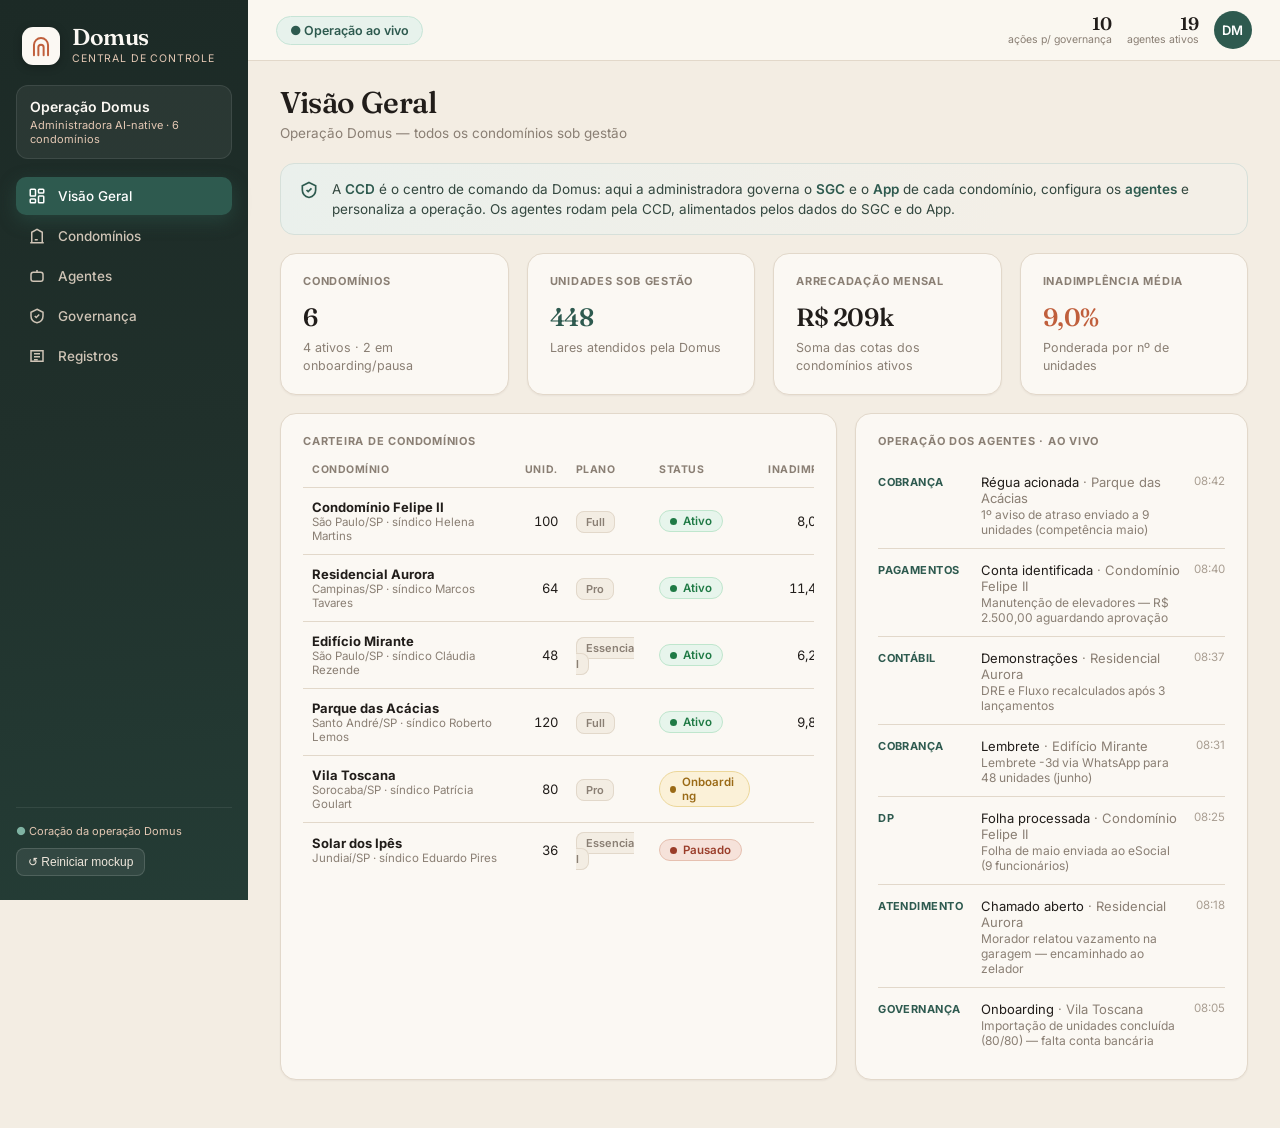
==== CCD.html @ 4e0b04af "Central de Controle Domus (CCD) v1: portfolio multi-condominio + ficha de configuracao (SGC, App, Ag" ====
<!doctype html>
<html lang="pt-BR">
<head>
<meta charset="utf-8">
<meta name="viewport" content="width=device-width, initial-scale=1, viewport-fit=cover">
<meta name="apple-mobile-web-app-capable" content="yes">
<meta name="mobile-web-app-capable" content="yes">
<meta name="apple-mobile-web-app-status-bar-style" content="default">
<meta name="apple-mobile-web-app-title" content="Domus CCD">
<meta name="theme-color" content="#F3EDE3">
<link rel="apple-touch-icon" href="icon.svg">
<link rel="icon" href="icon.svg">
<link rel="manifest" href="manifest.json">
<title>Domus · Central de Controle</title>
<link rel="preconnect" href="https://fonts.googleapis.com">
<link rel="preconnect" href="https://fonts.gstatic.com" crossorigin>
<link href="https://fonts.googleapis.com/css2?family=Fraunces:opsz,wght@9..144,400;9..144,500;9..144,600;9..144,700&family=Inter:wght@400;500;600;700&display=swap" rel="stylesheet">
<link rel="stylesheet" href="sgc/app.css">
<link rel="stylesheet" href="ccd/ccd.css">
</head>
<body>
<div class="app">
  <aside class="sidebar ccd-side">
    <div class="brand"><span class="mark"><svg width="22" height="22" viewBox="0 0 100 100"><path d="M18 92 L18 46 A32 32 0 0 1 82 46 L82 92" fill="none" stroke="#C05F3C" stroke-width="9" stroke-linecap="round"/><path d="M38 92 L38 56 A12 12 0 0 1 62 56 L62 92" fill="none" stroke="#C05F3C" stroke-width="9" stroke-linecap="round"/></svg></span><div><div class="wordmark">Domus</div><div class="sub">Central de Controle</div></div></div>
    <div class="condo-chip ccd-op"><div class="nm">Operação Domus</div><div class="meta">Administradora AI-native · <span id="ccd-ncondos">0</span> condomínios</div></div>
    <nav class="nav" id="nav">
      <a data-sec="visao"><svg viewBox="0 0 24 24" fill="none" stroke-width="2"><rect x="3" y="3" width="7" height="9" rx="1"/><rect x="14" y="3" width="7" height="5" rx="1"/><rect x="14" y="12" width="7" height="9" rx="1"/><rect x="3" y="16" width="7" height="5" rx="1"/></svg> Visão Geral</a>
      <a data-sec="condos"><svg viewBox="0 0 24 24" fill="none" stroke-width="2"><path d="M3 21h18M5 21V7l7-4 7 4v14"/><path d="M9 9h.01M13 9h.01M9 13h.01M13 13h.01M9 17h4"/></svg> Condomínios</a>
      <a data-sec="agentes"><svg viewBox="0 0 24 24" fill="none" stroke-width="2"><rect x="4" y="7" width="16" height="12" rx="3"/><path d="M12 7V4M9 13h.01M15 13h.01"/></svg> Agentes</a>
      <a data-sec="gov"><svg viewBox="0 0 24 24" fill="none" stroke-width="2"><path d="M12 3l8 4v5c0 5-3.5 8-8 9-4.5-1-8-4-8-9V7z"/><path d="M9 12l2 2 4-4"/></svg> Governança</a>
      <a data-sec="registros"><svg viewBox="0 0 24 24" fill="none" stroke-width="2"><path d="M4 5h16v14H4z"/><path d="M8 9h8M8 13h8M8 17h5"/></svg> Registros</a>
    </nav>
    <div class="foot"><span class="dot">●</span> Coração da operação Domus<br><button class="reset" onclick="ccdResetar()">↺ Reiniciar mockup</button></div>
  </aside>
  <div class="sb-scrim" id="sb-scrim" onclick="ccdToggleSidebar()"></div>
  <main class="main">
    <header class="topbar">
      <button class="tb-burger" onclick="ccdToggleSidebar()" aria-label="Menu"><svg viewBox="0 0 24 24"><path d="M4 6h16M4 12h16M4 18h16"></path></svg></button>
      <div class="ccd-ident"><span class="badge-op">● Operação ao vivo</span></div>
      <div class="tb-right">
        <div class="ccd-stat"><b id="ccd-stat-pend">0</b><span>ações p/ governança</span></div>
        <div class="ccd-stat"><b id="ccd-stat-ag">0</b><span>agentes ativos</span></div>
        <div class="tb-av" title="Equipe Domus">DM</div>
      </div>
    </header>
    <div class="page-head"><h1 id="pg-title">Visão Geral</h1><p id="pg-sub"></p></div>
    <div class="content" id="content"></div>
  </main>
</div>

<div class="modal-bg" id="modal-regua-ccd"><div class="modal" style="max-width:660px">
  <div class="head"><h2>Régua de cobrança · padrão Domus</h2><button class="x" onclick="fecharModal('modal-regua-ccd')">&times;</button></div>
  <div class="body"><p class="muted" style="font-size:12.5px;margin:0 0 14px">Sequência que o agente de Cobrança executa, relativa ao vencimento. As mensagens são personalizadas por morador no envio. <b>Modo de teste — nada é enviado.</b></p><div id="regua-ccd-list" class="cob-regua"></div></div>
  <div class="foot"><button type="button" class="btn primary" onclick="fecharModal('modal-regua-ccd')">Fechar</button></div>
</div></div>

<div class="modal-bg" id="modal-msg-ccd"><div class="modal" style="max-width:680px">
  <div class="head"><h2 id="msgccd-h">Mensagem</h2><button class="x" onclick="fecharModal('modal-msg-ccd')">&times;</button></div>
  <form onsubmit="return salvarMsgCcd(event)"><div class="body"><input type="hidden" id="msgccd-ord">
    <div class="field full"><label>Canais desta etapa</label>
      <div style="display:flex;gap:18px;align-items:center"><label style="display:flex;gap:6px;align-items:center;font-size:13px"><input type="checkbox" id="msgccd-eml"> E-mail</label><label style="display:flex;gap:6px;align-items:center;font-size:13px"><input type="checkbox" id="msgccd-wpp"> WhatsApp</label></div></div>
    <div class="field full" style="margin-top:12px"><label>Assunto do e-mail</label><input class="inp" id="msgccd-assunto"></div>
    <div class="field full" style="margin-top:12px"><label>Corpo do e-mail</label><textarea class="inp" id="msgccd-email" rows="9" style="resize:vertical;font-family:inherit"></textarea></div>
    <div class="field full" style="margin-top:12px"><label>Mensagem de WhatsApp</label><textarea class="inp" id="msgccd-wppmsg" rows="6" style="resize:vertical;font-family:inherit"></textarea></div>
    <div class="field full" style="margin-top:12px"><label>Variáveis (clique para inserir)</label><div id="msgccd-vars" class="cob-vars"></div></div>
  </div><div class="foot"><span class="cob-foot-test">Personalizadas por morador no envio</span><button type="button" class="btn" onclick="fecharModal('modal-msg-ccd')">Cancelar</button><button type="submit" class="btn primary">Salvar mensagem</button></div></form>
</div></div>

<div class="modal-bg" id="modal-prev-ccd"><div class="modal" style="max-width:640px">
  <div class="head"><h2 class="pv-title">Prévia</h2><button class="x" onclick="fecharModal('modal-prev-ccd')">&times;</button></div>
  <div class="body"><p class="pv-sub muted" style="font-size:12.5px;margin:0 0 14px"></p><div class="pv-body"></div></div>
  <div class="foot"><span class="cob-foot-test">🧪 Modo de teste — exemplo, nada é enviado</span><button type="button" class="btn primary" onclick="fecharModal('modal-prev-ccd')">Fechar</button></div>
</div></div>

<script src="ccd/ccd.js"></script>
</body>
</html>
---- sgc/app.css ----
/* ============================================================
   Domus · SGC — Folha de estilo (direção "Pátio", calorosa)
   Reaproveita o engine do mockup; reveste todos os componentes.
   ============================================================ */
:root{
  --tinta:#211D1A; --terracota:#C05F3C; --terracota-esc:#A04A2C;
  --pinho:#2E5A4F; --pinho-claro:#3f7264; --argila:#E4C8B4;
  --areia:#F3EDE3; --creme:#FBF8F3; --linha:#E2D8CA;
  --musgo:#8a7f74; --musgo-claro:#a99e92; --ambar:#C9962F;
  --serif:"Fraunces",Georgia,"Times New Roman",serif;
  --sans:"Inter",-apple-system,BlinkMacSystemFont,"Segoe UI",Roboto,sans-serif;
  --sombra-sm:0 1px 2px rgba(33,29,26,.05);
  --sombra:0 1px 3px rgba(33,29,26,.05),0 10px 30px rgba(33,29,26,.06);
  --sidebar-w:248px;
}
*{box-sizing:border-box}
body{margin:0;font-family:var(--sans);background:var(--areia);color:var(--tinta);-webkit-font-smoothing:antialiased;text-rendering:optimizeLegibility;overflow-x:hidden}
a{color:inherit}

/* ---------- Shell ---------- */
.app{display:flex;min-height:100vh}
.main{flex:1;min-width:0;display:flex;flex-direction:column}

/* ---------- Sidebar ---------- */
.sidebar{width:var(--sidebar-w);flex-shrink:0;position:sticky;top:0;height:100vh;
  background:linear-gradient(176deg,#211D1A 0%,#241F1B 52%,#243f38 200%);
  color:#EFE7DC;display:flex;flex-direction:column;padding:24px 16px}
.sidebar .brand{display:flex;align-items:center;gap:12px;padding:2px 6px 20px}
.sidebar .brand .mark{width:38px;height:38px;background:var(--creme);border-radius:11px;display:grid;place-items:center;box-shadow:0 2px 8px rgba(0,0,0,.25)}
.sidebar .brand .wordmark{font-family:var(--serif);font-weight:600;font-size:23px;letter-spacing:-.5px;color:var(--creme);line-height:1}
.sidebar .brand .sub{font-size:10.5px;color:var(--argila);letter-spacing:.08em;text-transform:uppercase;margin-top:3px}
.condo-chip{background:rgba(255,255,255,.05);border:1px solid rgba(255,255,255,.09);border-radius:12px;padding:12px 13px;margin-bottom:18px}
.condo-chip .nm{font-weight:600;font-size:14px;color:var(--creme)}
.condo-chip .meta{font-size:11px;color:var(--argila);margin-top:3px}
.nav{display:flex;flex-direction:column;gap:2px}
.nav a{display:flex;align-items:center;gap:12px;padding:10px 12px;border-radius:10px;text-decoration:none;color:#CFC4B6;font-size:13.5px;font-weight:500;cursor:pointer;transition:background .15s,color .15s}
.nav a svg{width:18px;height:18px;flex-shrink:0;stroke:currentColor;fill:none;stroke-width:2}
.nav a:hover{background:rgba(255,255,255,.06);color:var(--creme)}
.nav a.active{background:var(--terracota);color:#fff;box-shadow:0 6px 18px rgba(192,95,60,.4)}
.sidebar .foot{margin-top:auto;padding-top:16px;font-size:11px;color:var(--argila);border-top:1px solid rgba(255,255,255,.08)}
.sidebar .foot .dot{color:#7FB3A3}
.sidebar .foot .reset{margin-top:10px;display:inline-flex;gap:6px;align-items:center;background:rgba(255,255,255,.07);border:1px solid rgba(255,255,255,.14);color:#EFE7DC;border-radius:8px;padding:6px 11px;font-size:12px;cursor:pointer;transition:background .15s}
.sidebar .foot .reset:hover{background:rgba(255,255,255,.16)}

/* ---------- Topbar (direção B) ---------- */
.topbar{position:sticky;top:0;z-index:20;display:flex;align-items:center;gap:16px;padding:11px 28px;background:rgba(251,248,243,.86);backdrop-filter:saturate(1.4) blur(10px);border-bottom:1px solid var(--linha)}
.tb-switch{display:inline-flex;align-items:center;gap:9px;font-family:var(--sans);font-weight:600;font-size:13.5px;color:var(--tinta);padding:8px 13px;border:1px solid var(--linha);border-radius:10px;background:var(--areia);cursor:pointer;transition:border-color .15s}
.tb-switch:hover{border-color:var(--musgo-claro)}
.tb-switch svg{width:13px;height:13px;stroke:var(--musgo);fill:none;stroke-width:2}
.tb-search{flex:1;max-width:420px;display:flex;align-items:center;gap:10px;background:var(--areia);border:1px solid var(--linha);border-radius:10px;padding:9px 14px;color:var(--musgo);font-size:13.5px;cursor:text}
.tb-search svg{width:16px;height:16px;stroke:currentColor;fill:none;stroke-width:2;flex-shrink:0}
.tb-search{position:relative}
.tb-search input{flex:1;border:none;background:transparent;font-family:var(--sans);font-size:13.5px;color:var(--tinta);outline:none;min-width:0;padding:0}
.tb-search input::placeholder{color:var(--musgo)}
.tb-results{position:absolute;top:calc(100% + 8px);left:0;right:0;background:var(--creme);border:1px solid var(--linha);border-radius:12px;box-shadow:0 18px 50px rgba(33,29,26,.18);max-height:64vh;overflow-y:auto;z-index:60;padding:6px}
.tb-results .grp{font-size:10px;font-weight:700;letter-spacing:.06em;text-transform:uppercase;color:var(--musgo);padding:9px 10px 4px}
.tb-results .item{display:flex;align-items:center;gap:10px;padding:9px 10px;border-radius:9px;cursor:pointer}
.tb-results .item:hover{background:var(--areia)}
.tb-results .item .t{font-size:13.5px;font-weight:600}
.tb-results .item .s{font-size:12px;color:var(--musgo)}
.tb-results .empty{padding:14px 10px;color:var(--musgo);font-size:13px}
.tb-right{margin-left:auto;display:flex;align-items:center;gap:11px}
.tb-appr{display:inline-flex;align-items:center;gap:8px;background:#F4DDD3;color:var(--terracota-esc);border:1px solid #e6c3b4;border-radius:999px;padding:8px 14px;font-family:var(--sans);font-size:12.5px;font-weight:600;cursor:pointer;transition:filter .15s}
.tb-appr:hover{filter:brightness(.98)}
.tb-appr[hidden]{display:none}
.tb-icon{width:38px;height:38px;border-radius:10px;border:1px solid var(--linha);background:var(--areia);display:grid;place-items:center;cursor:pointer;position:relative}
.tb-icon svg{width:17px;height:17px;stroke:var(--tinta);fill:none;stroke-width:2}
.tb-icon .nd{position:absolute;top:8px;right:9px;width:7px;height:7px;border-radius:50%;background:var(--terracota);border:1.5px solid var(--areia)}
.tb-av{width:38px;height:38px;border-radius:50%;background:var(--pinho);color:#fff;display:grid;place-items:center;font-weight:600;font-size:13px;letter-spacing:.02em}

/* ---------- Page head ---------- */
.page-head{padding:26px 32px 8px}
.page-head h1{font-family:var(--serif);font-weight:560;font-size:30px;letter-spacing:-.4px;margin:0;line-height:1.05}
.page-head p{color:var(--musgo);font-size:13.5px;margin:6px 0 0}
.content{padding:14px 32px 48px;min-width:0}

/* ---------- Grid + Card ---------- */
.grid{display:grid;grid-template-columns:repeat(12,1fr);gap:18px;margin-bottom:18px}
.grid:last-child{margin-bottom:0}
.card{background:var(--creme);border:1px solid var(--linha);border-radius:16px;padding:20px 22px;box-shadow:var(--sombra-sm);min-width:0}
/* rolagem horizontal só na tabela (não no card) — preserva o scroll vertical da página */
.tblx{overflow-x:auto;overflow-y:hidden;-webkit-overflow-scrolling:touch}
.pg-zoom{zoom:.8}
.card h3{font-size:11px;font-weight:700;letter-spacing:.07em;text-transform:uppercase;color:var(--musgo);margin:0 0 15px;display:flex;align-items:center;gap:8px}
.span-3{grid-column:span 3}.span-4{grid-column:span 4}.span-5{grid-column:span 5}.span-6{grid-column:span 6}.span-7{grid-column:span 7}.span-8{grid-column:span 8}.span-12{grid-column:span 12}

/* ---------- KPI ---------- */
.kpi .valor{font-family:var(--serif);font-size:25px;font-weight:560;line-height:1.12;letter-spacing:-.4px;white-space:nowrap}
.kpi .legenda{font-size:12.5px;color:var(--musgo);margin-top:8px;line-height:1.4}
.kpi.pinho .valor{color:var(--pinho)}
.kpi.terracota .valor{color:var(--terracota)}
.kpi.feat{background:linear-gradient(162deg,#2E5A4F,#274a41);border-color:#274a41}
.kpi.feat h3{color:#bcd3cb}
.kpi.feat .valor{color:#fff}
.kpi.feat .legenda{color:#bcd3cb}

/* ---------- Gauge / termômetro ---------- */
.gauge-track{height:11px;background:var(--areia);border-radius:999px;overflow:hidden;border:1px solid var(--linha)}
.gauge-fill{height:100%;border-radius:999px;transition:width .6s ease}
.gauge-fill.ok{background:var(--pinho)}.gauge-fill.atencao{background:var(--ambar)}.gauge-fill.estouro{background:var(--terracota)}
.nums{display:flex;justify-content:space-between;gap:10px;flex-wrap:wrap;margin-top:11px;font-size:12.5px;color:var(--musgo)}
.nums span{white-space:nowrap}

/* ---------- Bars ---------- */
.bars{display:flex;align-items:flex-end;gap:14px;height:132px;padding-top:10px}
.bar{flex:1;display:flex;flex-direction:column;align-items:center;gap:7px;height:100%;justify-content:flex-end}
.bar .col{width:100%;max-width:42px;background:var(--argila);border-radius:7px 7px 0 0;transition:height .6s ease}
.bar .col.terracota{background:var(--terracota)}.bar .col.pinho{background:var(--pinho)}
.bar .lbl{font-size:11.5px;color:var(--musgo);text-transform:uppercase;letter-spacing:.03em}
.bar .v{font-size:11px;font-weight:600;color:var(--musgo);font-variant-numeric:tabular-nums}

/* ---------- Tabelas ---------- */
table.tbl{width:100%;border-collapse:collapse;font-size:13px;table-layout:auto}
table.tbl th{text-align:left;font-size:10.5px;letter-spacing:.05em;text-transform:uppercase;color:var(--musgo);padding:0 9px 11px;border-bottom:1px solid var(--linha);font-weight:700}
table.tbl td{padding:11px 9px;border-bottom:1px solid var(--linha);vertical-align:middle;overflow-wrap:anywhere}
table.tbl tr:last-child td{border-bottom:none}
table.tbl tbody tr:hover td{background:rgba(228,200,180,.13)}
.num{text-align:right;font-variant-numeric:tabular-nums;white-space:nowrap}
.rec{color:var(--pinho);font-weight:600}.desp{color:var(--terracota-esc);font-weight:600}
.muted{color:var(--musgo)}

/* ---------- Badges ---------- */
.badge{display:inline-block;font-size:11px;font-weight:600;padding:3px 11px;border-radius:999px;white-space:nowrap;letter-spacing:.01em}
.badge.pago,.badge.ativo,.badge.realizada,.badge.aprovada{background:#E3EEEA;color:var(--pinho)}
.badge.aberto,.badge.convocada{background:#EDE3D3;color:#7a5230}
.badge.vencido,.badge.demitido,.badge.negada{background:#F4DDD3;color:var(--terracota-esc)}
.badge.pendente,.badge.em_admissao,.badge.em_demissao{background:#FBEFD2;color:#8a6d12}
.badge.morador{background:#E3EEEA;color:var(--pinho)}.badge.inquilino{background:#EDE3D3;color:#7a5230}.badge.visitante{background:#ECE6DC;color:var(--musgo)}

.chip{display:inline-block;font-size:11px;padding:3px 10px;border-radius:8px;background:var(--areia);border:1px solid var(--linha);color:var(--musgo)}

/* ---------- Botões ---------- */
.btn{display:inline-flex;align-items:center;justify-content:center;gap:7px;font-family:var(--sans);font-size:13px;font-weight:600;padding:9px 15px;border-radius:10px;border:1px solid var(--linha);background:var(--creme);color:var(--tinta);cursor:pointer;text-decoration:none;transition:all .15s}
.btn:hover{border-color:var(--terracota);color:var(--terracota)}
.btn.primary{background:var(--terracota);border-color:var(--terracota);color:#fff}
.btn.primary:hover{background:var(--terracota-esc);border-color:var(--terracota-esc);color:#fff}
.btn.pinho{background:var(--pinho);border-color:var(--pinho);color:#fff}
.btn.pinho:hover{filter:brightness(1.08);color:#fff}
.btn.sm{padding:6px 12px;font-size:12px;border-radius:9px}
.btn[disabled]{opacity:.45;cursor:not-allowed}
.lnk{color:var(--terracota);font-weight:600;cursor:pointer;text-decoration:none;font-size:12.5px}
.lnk:hover{text-decoration:underline}

/* ---------- Nota de agente (ai-note) ---------- */
.ai-note{display:flex;gap:13px;align-items:flex-start;background:linear-gradient(100deg,#EAF0EC,#F3EFE7 75%);border:1px solid #d6e0da;border-radius:14px;padding:15px 18px;font-size:13.5px;color:#33473f;margin-bottom:18px;line-height:1.5}
.ai-note .ic{flex-shrink:0;margin-top:1px}
.ai-note strong{color:var(--pinho);font-weight:600}

/* ---------- Feed de agentes ---------- */
.feed ul{list-style:none;margin:0;padding:0}
.feed li{padding:12px 0;border-bottom:1px solid var(--linha);font-size:13px;line-height:1.5}
.feed li:last-child{border-bottom:none}
.feed .ag{font-weight:700}
.feed .ag.Atendimento{color:var(--pinho)}.feed .ag.Cobranca{color:var(--terracota)}.feed .ag.Contabil{color:#7a5230}.feed .ag.Pagamentos{color:#4a6b8a}.feed .ag.DP{color:#7a5230}
.feed .ts{color:var(--musgo-claro);font-size:11px;float:right;font-variant-numeric:tabular-nums}
.feed .det{color:var(--musgo);margin-top:3px}.feed .vazio{color:var(--musgo-claro);font-style:italic}
.live-dot{display:inline-block;width:8px;height:8px;border-radius:50%;background:var(--pinho);margin-right:2px;box-shadow:0 0 0 3px rgba(46,90,79,.15);animation:pulse 1.6s infinite}
@keyframes pulse{0%,100%{opacity:1}50%{opacity:.32}}

/* ---------- Régua de cobrança ---------- */
.regua{display:flex;flex-direction:column;gap:10px}
.etapa{display:grid;grid-template-columns:86px 1fr auto;gap:14px;align-items:center;padding:13px;border:1px solid var(--linha);border-radius:12px;background:var(--areia)}
.etapa .off{font-family:var(--serif);font-weight:600;color:var(--terracota);font-size:16px;text-align:center}
.etapa .off small{display:block;font-family:var(--sans);font-size:10px;color:var(--musgo);font-weight:500}
.etapa .rot{font-weight:600;font-size:14px}.etapa .msg{font-size:12px;color:var(--musgo);margin-top:3px}

/* ---------- Details (accordions) ---------- */
details.acc{border:1px solid var(--linha);border-radius:12px;margin-bottom:8px;background:var(--areia)}
details.acc summary{padding:13px 15px;cursor:pointer;font-weight:600;font-size:14px;list-style:none;display:flex;justify-content:space-between;align-items:center;gap:10px}
details.acc summary::-webkit-details-marker{display:none}
details.acc .body{padding:2px 15px 15px;font-size:13.5px;color:#4a443e;line-height:1.6}
details.uni{border:1px solid var(--linha);border-radius:12px;margin-bottom:8px;background:var(--creme)}
details.uni>summary{list-style:none;cursor:pointer;padding:12px 15px;display:grid;grid-template-columns:20px 1.6fr 1fr 1fr 1fr;gap:12px;align-items:center;font-size:13.5px}
details.uni>summary::-webkit-details-marker{display:none}
details.uni>summary:hover{background:rgba(228,200,180,.12)}
details.uni[open]>summary{border-bottom:1px solid var(--linha)}
details.uni .arr{transition:transform .2s;color:var(--musgo)}
details.uni[open] .arr{transform:rotate(90deg)}
details.uni .body{padding:6px 15px 13px}
details.card{display:block}
details.card>summary{list-style:none;cursor:pointer;display:flex;justify-content:space-between;align-items:center;font-family:var(--serif);font-size:18px;font-weight:560}
details.card>summary::-webkit-details-marker{display:none}
details.card>summary .ct{font-family:var(--sans);font-size:12px;color:var(--musgo);font-weight:500;margin-left:8px}
details.card>summary .arr{color:var(--musgo);transition:transform .2s;font-size:13px}
details.card[open]>summary{margin-bottom:15px;border-bottom:1px solid var(--linha);padding-bottom:13px}
details.card[open]>summary .arr{transform:rotate(90deg)}

.imp-bar{display:flex;gap:8px;flex-wrap:wrap;align-items:center;margin-bottom:11px}
.flex-between{display:flex;justify-content:space-between;align-items:center;gap:12px;flex-wrap:wrap}

/* ---------- Inputs / forms ---------- */
.inp{padding:10px 13px;border:1px solid var(--linha);border-radius:10px;font-family:var(--sans);font-size:14px;background:var(--creme);color:var(--tinta);width:100%;transition:border-color .15s}
.inp:focus{outline:none;border-color:var(--terracota);box-shadow:0 0 0 3px rgba(192,95,60,.12)}
.field{display:flex;flex-direction:column;gap:6px}
.field label{font-size:11px;font-weight:700;letter-spacing:.04em;text-transform:uppercase;color:var(--musgo)}
.form-grid{display:grid;grid-template-columns:1fr 1fr;gap:14px}.form-grid .full{grid-column:span 2}
.veic-row{display:grid;grid-template-columns:1.3fr .9fr 1fr auto;gap:8px;align-items:center}

/* ---------- Modais ---------- */
.modal-bg{position:fixed;inset:0;background:rgba(33,29,26,.45);display:none;align-items:center;justify-content:center;z-index:60;padding:20px;backdrop-filter:blur(2px)}
.modal-bg.open{display:flex}
.modal{background:var(--creme);border-radius:18px;box-shadow:0 24px 70px rgba(33,29,26,.34);width:100%;max-width:560px;max-height:90vh;overflow-y:auto}
.modal .head{display:flex;justify-content:space-between;align-items:center;padding:20px 24px;border-bottom:1px solid var(--linha)}
.modal .head h2{font-family:var(--serif);font-size:21px;font-weight:560;margin:0}
.modal .head .x{background:none;border:none;font-size:24px;cursor:pointer;color:var(--musgo);line-height:1}
.modal .body{padding:22px 24px}
.modal .foot{padding:16px 24px;border-top:1px solid var(--linha);display:flex;justify-content:flex-end;gap:10px}

/* ---------- Demonstrações contábeis ---------- */
.stmt{border-collapse:collapse}
.stmt td{padding:9px 10px;border-bottom:1px solid var(--linha);font-size:13.5px}
.stmt tr.tot td{font-weight:700;border-top:2px solid var(--linha);border-bottom:none}
.stmt .grp{font-size:11px;letter-spacing:.05em;text-transform:uppercase;color:var(--musgo);font-weight:700;padding-top:16px}

/* ============================================================
   Visão Geral — peças calorosas (direção C)
   ============================================================ */
.vg-brief{display:flex;gap:15px;align-items:center;background:linear-gradient(100deg,#EAF0EC,#F3EFE7 72%);border:1px solid #d6e0da;border-radius:16px;padding:16px 20px;margin-bottom:18px}
.vg-brief .av{width:44px;height:44px;border-radius:12px;background:var(--creme);border:1px solid var(--linha);display:grid;place-items:center;flex-shrink:0}
.vg-brief .av svg{width:24px;height:24px}
.vg-brief p{margin:0;font-size:14.5px;line-height:1.5;color:#33473f}
.vg-brief p b{color:var(--pinho);font-weight:600}

.vg-needyou{display:flex;gap:20px;align-items:center;background:var(--creme);border:1px solid #e6c3b4;border-left:5px solid var(--terracota);border-radius:18px;box-shadow:var(--sombra);padding:20px 24px;margin-bottom:20px}
.vg-needyou .ic{width:54px;height:54px;border-radius:14px;background:#F7E9E1;border:1px solid #e6c3b4;display:grid;place-items:center;flex-shrink:0}
.vg-needyou .ic svg{width:30px;height:30px}
.vg-needyou .txt{flex:1;min-width:0}
.vg-needyou .eyebrow{font-size:11px;font-weight:700;letter-spacing:.08em;text-transform:uppercase;color:var(--terracota-esc);display:flex;align-items:center;gap:8px}
.vg-needyou .eyebrow .ag{color:var(--musgo);font-weight:600;letter-spacing:.04em}
.vg-needyou h2{font-family:var(--serif);font-size:20px;font-weight:560;margin:9px 0 13px;line-height:1.15}
.vg-needyou .facts{display:flex;flex-wrap:wrap;align-items:center;gap:12px 30px}
.vg-needyou .fact{display:flex;flex-direction:column;gap:3px}
.vg-needyou .fact .k{font-size:10px;font-weight:700;letter-spacing:.07em;text-transform:uppercase;color:var(--musgo)}
.vg-needyou .fact .v{font-size:14px;font-weight:600;color:var(--tinta)}
.vg-needyou .queue{align-self:center;font-size:11.5px;font-weight:600;color:var(--terracota-esc);background:#F4DDD3;border:1px solid #e6c3b4;border-radius:999px;padding:5px 12px}
.vg-needyou .act{display:flex;flex-direction:column;gap:9px;flex-shrink:0}
.vg-needyou .act .btn{padding:11px 20px;white-space:nowrap;justify-content:center}

/* ---------- Contas a Pagar: fila de aprovação ---------- */
.card h3 .r{margin-left:auto;font-weight:600;letter-spacing:0;text-transform:none;color:var(--musgo);font-size:11.5px}
.pg-queue{border-color:#e6c3b4}
.pg-queue h3{margin-bottom:16px}
.pg-appr{display:flex;gap:18px;align-items:center;background:var(--areia);border:1px solid #e6c3b4;border-left:5px solid var(--terracota);border-radius:14px;padding:16px 18px}
.pg-appr + .pg-appr{margin-top:12px}
.pg-appr .ic{width:46px;height:46px;border-radius:12px;background:#F7E9E1;border:1px solid #e6c3b4;display:grid;place-items:center;flex-shrink:0}
.pg-appr .ic svg{width:25px;height:25px}
.pg-appr .txt{flex:1;min-width:0}
.pg-appr .eyebrow{font-size:10.5px;font-weight:700;letter-spacing:.07em;text-transform:uppercase;color:var(--terracota-esc);display:flex;align-items:center;gap:7px}
.pg-appr .eyebrow .ag{color:var(--musgo);font-weight:600;letter-spacing:.03em}
.pg-appr h4{font-family:var(--serif);font-size:17px;font-weight:560;margin:7px 0 11px;line-height:1.15}
.pg-appr .facts{display:flex;flex-wrap:wrap;gap:10px 28px}
.pg-appr .fact{display:flex;flex-direction:column;gap:2px}
.pg-appr .fact .k{font-size:10px;font-weight:700;letter-spacing:.06em;text-transform:uppercase;color:var(--musgo)}
.pg-appr .fact .v{font-size:13.5px;font-weight:600;color:var(--tinta)}
.pg-appr .act{display:flex;flex-direction:column;gap:8px;flex-shrink:0}
.pg-appr .act .btn{padding:9px 18px;justify-content:center;white-space:nowrap}
.pg-clear-in{display:flex;align-items:center;gap:14px}
.pg-clear-in .ic{width:46px;height:46px;border-radius:12px;background:#E9F0ED;border:1px solid #cfe0da;display:grid;place-items:center;flex-shrink:0}
.pg-clear-in .ic svg{width:25px;height:25px}
.pg-clear-in .ic .portal path{stroke:var(--pinho)}
.pg-clear-in .t{font-weight:600;font-size:15px}
.pg-clear-in .s{font-size:13px;color:var(--musgo);margin-top:3px}
.pg-toolbar{display:flex;gap:10px;flex-wrap:wrap;align-items:center;margin-bottom:14px}
.pg-toolbar .sp{margin-left:auto;font-size:12px;color:var(--musgo)}

/* ---------- Resultado Contábil: faixa-resumo editorial ---------- */
.res-hero{display:grid;grid-template-columns:1fr 1fr 1.25fr;background:var(--creme);border:1px solid var(--linha);border-radius:16px;box-shadow:var(--sombra-sm);margin-bottom:18px;overflow:hidden}
.res-hero .it{padding:22px 26px}
.res-hero .it + .it{border-left:1px solid var(--linha)}
.res-hero .it.big{background:linear-gradient(160deg,#FBF8F3,#EFE7DC)}
.res-hero .k{font-size:11px;font-weight:600;letter-spacing:.06em;text-transform:uppercase;color:var(--musgo)}
.res-hero .v{display:block;font-family:var(--serif);font-size:32px;font-weight:560;letter-spacing:-.6px;margin-top:13px;line-height:1}
.res-hero .v.rec{color:var(--pinho)}
.res-hero .v.desp{color:var(--terracota)}
.stmt tr.tot td{font-size:14.5px}
.stmt tbody tr:hover td{background:rgba(228,200,180,.10)}

/* ---------- Contas a Receber: faixa do agente Cobrança ---------- */
.cob-band{display:flex;gap:15px;align-items:center;background:linear-gradient(100deg,#EAF0EC,#F3EFE7 72%);border:1px solid #d6e0da;border-radius:16px;padding:15px 20px;margin-bottom:18px}
.cob-band .av{width:44px;height:44px;border-radius:12px;background:var(--creme);border:1px solid var(--linha);display:grid;place-items:center;flex-shrink:0}
.cob-band .av svg{width:24px;height:24px}
.cob-band .eyebrow{font-size:10.5px;font-weight:700;letter-spacing:.08em;text-transform:uppercase;color:var(--pinho)}
.cob-band p{margin:5px 0 0;font-size:14px;line-height:1.5;color:#33473f}
.cob-band p b{color:var(--pinho);font-weight:600}
/* régua como passos conectados */
.regua .etapa{position:relative}
.regua .etapa .off{position:relative}

/* ---------- Departamento Pessoal: processos no eSocial ---------- */
.dp-proc{display:flex;gap:18px;align-items:center;background:var(--areia);border:1px solid var(--linha);border-left:5px solid var(--ambar);border-radius:14px;padding:16px 18px}
.dp-proc + .dp-proc{margin-top:12px}
.dp-proc .ic{width:46px;height:46px;border-radius:12px;background:#FBF1DA;border:1px solid #e8d8a8;display:grid;place-items:center;flex-shrink:0}
.dp-proc .ic svg{width:25px;height:25px}
.dp-proc .ic .portal path{stroke:var(--ambar)}
.dp-proc .txt{flex:1;min-width:0}
.dp-proc .eyebrow{font-size:10.5px;font-weight:700;letter-spacing:.07em;text-transform:uppercase;color:#8a6d12;display:flex;align-items:center;gap:7px}
.dp-proc .nm{font-family:var(--serif);font-size:17px;font-weight:560;margin-top:7px}
.dp-proc .meta{font-size:12.5px;color:var(--musgo);margin-top:2px}
.dp-proc .steps{display:flex;flex-wrap:wrap;gap:8px;margin-top:11px}
.dp-proc .step{font-size:11px;font-weight:600;padding:4px 11px;border-radius:999px;background:var(--creme);border:1px solid var(--linha);color:var(--musgo-claro)}
.dp-proc .step.done{background:#E3EEEA;border-color:#cfe0da;color:var(--pinho)}
.dp-proc .step.doing{background:#FBEFD2;border-color:#e8d8a8;color:#8a6d12}
.dp-proc .amt{text-align:right;flex-shrink:0}
.dp-proc .amt .k{font-size:10px;font-weight:700;letter-spacing:.06em;text-transform:uppercase;color:var(--musgo);display:block}
.dp-proc .amt .v{font-family:var(--serif);font-size:19px;font-weight:560;margin-top:4px;display:block}
.dp-admit{display:flex;flex-direction:column;gap:11px}

/* ---------- Cadastro: contas bancárias ---------- */
.bank-list{display:flex;flex-direction:column;gap:8px;margin-top:14px}
.bank-row{display:grid;grid-template-columns:30px 26px 42px 1fr auto;gap:13px;align-items:center;padding:12px 14px;border:1px solid var(--linha);border-radius:12px;background:var(--areia)}
.bank-row:first-child{border-color:#cfe0da;background:#EFF4F1}
.bank-pri{font-family:var(--serif);font-size:18px;font-weight:600;color:var(--pinho);text-align:center}
.bank-mv{display:flex;flex-direction:column;gap:3px}
.bank-ar{width:26px;height:15px;border:1px solid var(--linha);background:var(--creme);border-radius:5px;font-size:8px;cursor:pointer;color:var(--musgo);line-height:1;display:grid;place-items:center;padding:0}
.bank-ar:hover:not(:disabled){border-color:var(--terracota);color:var(--terracota)}
.bank-ar:disabled{opacity:.3;cursor:not-allowed}
.bank-ic{width:42px;height:42px;border-radius:11px;background:var(--creme);border:1px solid var(--linha);display:grid;place-items:center}
.bank-ic svg{width:21px;height:21px;stroke:var(--pinho);fill:none;stroke-width:1.7;stroke-linejoin:round}
.bank-nm{font-weight:600;font-size:14px;display:flex;align-items:center;gap:8px}
.bank-meta{font-size:12.5px;color:var(--musgo);margin-top:3px}
.bank-act{display:flex;gap:7px}

/* ---------- Mobile / embed do SGC no app do gestor ---------- */
.tb-burger{display:none;width:38px;height:38px;border-radius:10px;border:1px solid var(--linha);background:var(--areia);cursor:pointer;place-items:center;flex-shrink:0}
.tb-burger svg{width:18px;height:18px;stroke:var(--tinta);fill:none;stroke-width:2}
.sb-scrim{display:none}
@media(max-width:560px){
  .app{display:block}
  .tb-burger{display:grid}
  .sidebar{position:fixed;top:0;left:0;bottom:0;height:100vh;width:84%;max-width:300px;transform:translateX(-100%);transition:transform .28s cubic-bezier(.2,.8,.3,1);z-index:120;box-shadow:14px 0 50px rgba(0,0,0,.32)}
  .sidebar.open{transform:none}
  .sb-scrim{display:block;position:fixed;inset:0;background:rgba(33,29,26,.45);z-index:110;opacity:0;pointer-events:none;transition:opacity .25s}
  .sb-scrim.open{opacity:1;pointer-events:auto}
  .main{min-height:100vh}
  .topbar{padding:10px 13px;gap:9px}
  .tb-search{display:none}
  .tb-switch{font-size:12px;padding:7px 10px}
  .tb-right{gap:8px;margin-left:auto}
  .page-head{padding:15px 15px 4px}
  .page-head h1{font-size:22px}
  .content{padding:10px 14px 40px}
  .grid{gap:12px}
  .span-3,.span-4,.span-5,.span-6,.span-7,.span-8{grid-column:span 12}
  .res-hero{grid-template-columns:1fr}
  .res-hero .it+.it{border-left:none;border-top:1px solid var(--linha)}
  .card{overflow-x:auto}
  table.tbl{min-width:520px}
  .vg-needyou,.pg-appr,.dp-proc{flex-wrap:wrap}
  .vg-needyou .act,.pg-appr .act{flex-direction:row}
}

/* ---------- Atas & Assembleias ---------- */
.asm-hero{border-left:5px solid var(--terracota)}
.asm-top{display:flex;justify-content:space-between;align-items:center;gap:18px;flex-wrap:wrap}
.asm-hero .cal-chip .cal.big{width:72px;height:76px}
.asm-hero .cal-chip .cal.big .d{font-size:32px}
.asm-hero .cal-chip .cal.big .m{font-size:11px}
.asm-hero .cal-chip .cal.big.empty .d{color:var(--musgo-claro);font-size:30px}
.asm-hero .cal-chip .eyebrow{font-size:10.5px;font-weight:700;letter-spacing:.07em;text-transform:uppercase;color:var(--musgo);display:flex;align-items:center;gap:8px;margin-bottom:8px}
.asm-hero .cal-chip .ttl{font-family:var(--serif);font-size:22px;font-weight:560;line-height:1.12}
.asm-hero .cal-chip .meta{font-size:13px;color:var(--musgo);margin-top:5px}
.asm-pauta{margin-top:18px;padding-top:16px;border-top:1px solid var(--linha)}
.asm-pauta .k{font-size:10.5px;font-weight:700;letter-spacing:.06em;text-transform:uppercase;color:var(--musgo)}
.asm-pauta p{margin:7px 0 0;font-size:14px;line-height:1.55;color:#4a443e}
.asm-prazo{display:flex;align-items:center;gap:9px;margin-top:14px;background:#FBEFD2;border:1px solid #e8d8a8;border-radius:11px;padding:11px 14px;font-size:13px;color:#7a5d12}
.asm-prazo svg{flex-shrink:0}
.asm-prazo b{font-weight:600}
.asm-doc{display:inline-flex;align-items:center;gap:8px;font-weight:600}

/* ---------- Cadastro: headers ricos + importação destacada ---------- */
details.card>summary>span:first-child{display:flex;align-items:baseline;gap:11px}
details.card>summary>span:first-child::before{content:"";align-self:center;width:9px;height:9px;border-radius:3px;background:var(--terracota);flex-shrink:0}
.imp-bar{background:var(--areia);border:1px solid var(--linha);border-radius:12px;padding:14px 14px 12px;position:relative;margin-top:4px}
.imp-bar::before{content:"Importação em massa (CSV)";position:absolute;top:-8px;left:14px;background:var(--creme);padding:0 8px;font-size:9.5px;font-weight:700;letter-spacing:.06em;text-transform:uppercase;color:var(--musgo)}

/* ---------- Avisos ---------- */
.aviso-card{display:flex;flex-direction:column}
.aviso-top{display:flex;align-items:center;justify-content:space-between;margin-bottom:13px}
.aviso-ic{width:38px;height:38px;border-radius:11px;background:#F7E9E1;border:1px solid #eaddcf;display:grid;place-items:center}
.aviso-ic svg{width:19px;height:19px}
.aviso-ttl{font-family:var(--serif);font-size:17px;font-weight:560;line-height:1.2}
.aviso-date{font-size:12px;color:var(--musgo);margin-top:5px}
.aviso-msg{font-size:13.5px;line-height:1.55;color:#4a443e;margin:12px 0 14px;flex:1}
.aviso-foot{border-top:1px solid var(--linha);padding-top:12px}
.aviso-deliv{display:flex;align-items:center;gap:8px;font-size:11.5px;color:var(--pinho);font-weight:500}
.aviso-deliv .portal{width:16px;height:16px;flex-shrink:0}
.aviso-deliv .portal path{stroke:var(--pinho)}
.aviso-actions{display:flex;gap:8px;margin-top:13px}

/* ---------- Toast do agente ---------- */
.toast-host{position:fixed;right:22px;bottom:22px;z-index:90;display:flex;flex-direction:column;gap:10px;pointer-events:none}
.toast{display:flex;gap:12px;align-items:center;background:var(--tinta);color:#EFE7DC;border-radius:13px;padding:13px 16px;box-shadow:0 14px 40px rgba(33,29,26,.36);min-width:280px;max-width:370px;transform:translateY(14px) scale(.98);opacity:0;transition:transform .32s cubic-bezier(.2,.8,.3,1),opacity .32s}
.toast.in{transform:translateY(0) scale(1);opacity:1}
.toast .ic{width:34px;height:34px;border-radius:9px;background:rgba(255,255,255,.08);display:grid;place-items:center;flex-shrink:0}
.toast .ic .portal{width:19px;height:19px}
.toast .ic .portal path{stroke:var(--argila)}
.toast .hd{font-size:11px;color:var(--argila);letter-spacing:.02em}
.toast .hd b{color:#fff;font-weight:600}
.toast .ac{font-size:13.5px;font-weight:500;margin-top:2px;color:#FBF8F3}

/* ---------- Microinterações ---------- */
.btn:active{transform:translateY(1px)}
.tb-appr:active,.tb-icon:active,.lnk:active{transform:translateY(1px)}
.card{transition:box-shadow .2s,border-color .2s}
details.uni>summary,details.acc summary,details.card>summary{transition:background .15s}
@media (prefers-reduced-motion: reduce){
  .toast{transition:opacity .2s;transform:none}
  .btn:active,.tb-appr:active,.tb-icon:active{transform:none}
}

/* ============================================================
   Login + seleção de condomínio (camada de entrada)
   ============================================================ */
.auth{position:fixed;inset:0;z-index:200;display:flex;align-items:center;justify-content:center;padding:28px;background:var(--areia);overflow:auto}
.auth[hidden]{display:none}
.auth-bg{position:absolute;inset:0;background:radial-gradient(1100px 620px at 82% -12%, #ecdccd 0%, transparent 58%),radial-gradient(900px 520px at -12% 112%, #e3ede8 0%, transparent 55%);pointer-events:none}
.auth-card{position:relative;background:var(--creme);border:1px solid var(--linha);border-radius:24px;box-shadow:0 30px 80px rgba(33,29,26,.16);width:100%;max-width:444px;padding:38px 40px;animation:authIn .4s cubic-bezier(.2,.8,.3,1)}
.auth-card.wide{max-width:700px}
@keyframes authIn{from{opacity:0;transform:translateY(12px)}to{opacity:1;transform:none}}
.auth-brand{display:flex;align-items:center;gap:12px;margin-bottom:28px}
.auth-brand .mk{width:42px;height:42px;background:var(--creme);border:1px solid var(--linha);border-radius:12px;display:grid;place-items:center;box-shadow:var(--sombra-sm)}
.auth-brand .mk svg{width:25px;height:25px}
.auth-brand .wm{font-family:var(--serif);font-size:24px;font-weight:600;letter-spacing:-.5px;line-height:1}
.auth-brand .sb{font-size:10.5px;color:var(--musgo);letter-spacing:.08em;text-transform:uppercase;margin-top:4px}
.auth-card h1{font-family:var(--serif);font-size:27px;font-weight:560;letter-spacing:-.4px;margin:0}
.auth-sub{font-size:13.5px;color:var(--musgo);line-height:1.5;margin:8px 0 24px}
.auth-card form{display:flex;flex-direction:column;gap:15px}
.au-role{display:flex;align-items:center;gap:9px;font-size:12.5px;color:var(--pinho);background:#E9F0ED;border:1px solid #cfe0da;border-radius:10px;padding:10px 13px;margin-top:-4px}
.au-role b{color:var(--pinho);font-weight:600}
.au-err{font-size:12.5px;color:var(--terracota-esc);background:#F4DDD3;border:1px solid #e6c3b4;border-radius:10px;padding:10px 13px}
.au-go{padding:12px;font-size:14px;margin-top:4px}
.au-demo{margin-top:26px;border-top:1px solid var(--linha);padding-top:20px}
.au-demo .lbl{font-size:10.5px;font-weight:700;letter-spacing:.07em;text-transform:uppercase;color:var(--musgo-claro)}
.au-chips{display:flex;gap:10px;margin-top:12px}
.au-chip{flex:1;display:flex;flex-direction:column;gap:3px;align-items:flex-start;background:var(--areia);border:1px solid var(--linha);border-radius:12px;padding:11px 13px;cursor:pointer;text-align:left;transition:border-color .15s,background .15s}
.au-chip:hover{border-color:var(--terracota);background:#fff}
.au-chip b{font-size:13px;font-weight:600}
.au-chip span{font-size:11px;color:var(--musgo)}

.au-greet{display:flex;align-items:center;gap:12px;margin-bottom:24px}
.au-greet .av{width:46px;height:46px;border-radius:50%;background:var(--pinho);color:#fff;display:grid;place-items:center;font-weight:600;font-size:14px;flex-shrink:0}
.au-greet-nm{font-weight:600;font-size:15px}
.au-greet-role{font-size:12.5px;color:var(--musgo);margin-top:2px}
.condo-grid{display:grid;grid-template-columns:1fr 1fr;gap:14px;margin:4px 0 22px}
.condo-opt{text-align:left;background:var(--creme);border:1px solid var(--linha);border-radius:16px;padding:18px;cursor:pointer;transition:border-color .15s,box-shadow .15s,transform .12s;position:relative;font-family:var(--sans)}
.condo-opt:hover{border-color:var(--terracota);box-shadow:var(--sombra);transform:translateY(-2px)}
.condo-opt:disabled{opacity:.62;cursor:not-allowed}
.condo-opt:disabled:hover{border-color:var(--linha);box-shadow:none;transform:none}
.condo-opt .ic{width:40px;height:40px;border-radius:11px;background:var(--areia);border:1px solid var(--linha);display:grid;place-items:center;margin-bottom:13px}
.condo-opt .ic svg{width:21px;height:21px}
.condo-opt .nm{font-family:var(--serif);font-size:17px;font-weight:560;line-height:1.15}
.condo-opt .meta{font-size:12.5px;color:var(--musgo);margin-top:6px}
.condo-opt .tag{display:inline-block;margin-top:14px}
.condo-opt .go{margin-top:14px;font-size:12.5px;font-weight:600;color:var(--terracota);display:flex;align-items:center;gap:5px}

.role-ic{width:62px;height:62px;border-radius:16px;background:var(--areia);border:1px solid var(--linha);display:grid;place-items:center;margin-bottom:18px}
.role-ic svg{width:32px;height:32px}
.role-actions{display:flex;gap:10px;margin-top:24px;flex-wrap:wrap}

.foot .sair{margin-top:10px;display:inline-flex;gap:6px;align-items:center;background:rgba(255,255,255,.07);border:1px solid rgba(255,255,255,.14);color:#EFE7DC;border-radius:8px;padding:6px 11px;font-size:12px;cursor:pointer;transition:background .15s}
.foot .sair:hover{background:rgba(255,255,255,.16)}
@media(max-width:600px){.au-chips{flex-direction:column}.condo-grid{grid-template-columns:1fr}}

/* ============================================================
   Assistente ao vivo (chat operacional do gestor)
   ============================================================ */
.chat-fab{position:fixed;right:24px;bottom:24px;z-index:80;display:inline-flex;align-items:center;gap:10px;background:var(--terracota);color:#fff;border:none;border-radius:999px;padding:12px 20px 12px 13px;font-family:var(--sans);font-size:14px;font-weight:600;cursor:pointer;box-shadow:0 12px 32px rgba(192,95,60,.42);transition:transform .15s,box-shadow .2s}
.chat-fab:hover{transform:translateY(-2px);box-shadow:0 16px 40px rgba(192,95,60,.5)}
.chat-fab .av{width:30px;height:30px;border-radius:50%;background:rgba(255,255,255,.16);display:grid;place-items:center}
.chat-fab .av svg{width:18px;height:18px}.chat-fab .av .portal path{stroke:#fff}
.chat-fab.hide{opacity:0;pointer-events:none;transform:translateY(8px)}

.chat-scrim{position:fixed;inset:0;z-index:110;background:rgba(33,29,26,.32);opacity:0;pointer-events:none;transition:opacity .3s}
.chat-scrim.open{opacity:1;pointer-events:auto}
.chat{position:fixed;top:0;right:0;bottom:0;width:424px;max-width:94vw;z-index:120;background:var(--areia);border-left:1px solid var(--linha);box-shadow:-14px 0 50px rgba(33,29,26,.18);display:flex;flex-direction:column;transform:translateX(102%);transition:transform .34s cubic-bezier(.2,.8,.3,1)}
.chat.open{transform:none}
.chat-head{display:flex;align-items:center;gap:12px;padding:16px 18px;background:linear-gradient(155deg,#211D1A,#243f38 260%);color:#EFE7DC}
.chat-head .av{width:40px;height:40px;border-radius:11px;background:rgba(255,255,255,.1);display:grid;place-items:center;flex-shrink:0}
.chat-head .av svg{width:22px;height:22px}.chat-head .av .portal path{stroke:var(--argila)}
.chat-head b{font-family:var(--serif);font-size:15px;font-weight:600;color:#fff}
.chat-head .st{font-size:11px;color:var(--argila);display:flex;align-items:center;gap:6px;margin-top:3px}
.chat-head .st .dot{width:7px;height:7px;border-radius:50%;background:#7FB3A3;box-shadow:0 0 0 3px rgba(127,179,163,.2);animation:pulse 2s infinite}
.chat-x{margin-left:auto;background:rgba(255,255,255,.1);border:none;color:#EFE7DC;width:32px;height:32px;border-radius:9px;font-size:20px;cursor:pointer;line-height:1}
.chat-x:hover{background:rgba(255,255,255,.2)}

.chat-body{flex:1;overflow-y:auto;padding:20px 18px;display:flex;flex-direction:column;gap:14px}
.msg{display:flex;gap:10px;max-width:92%}
.msg .av{width:30px;height:30px;border-radius:9px;background:var(--creme);border:1px solid var(--linha);display:grid;place-items:center;flex-shrink:0}
.msg .av svg{width:17px;height:17px}
.msg .bubble{background:var(--creme);border:1px solid var(--linha);border-radius:4px 14px 14px 14px;padding:11px 14px;font-size:13.5px;line-height:1.5;color:var(--tinta)}
.msg.user{align-self:flex-end;flex-direction:row-reverse}
.msg.user .bubble{background:var(--tinta);color:#F3EDE3;border-color:var(--tinta);border-radius:14px 4px 14px 14px}
.msg .bubble b{font-weight:600}
.chat-card{background:var(--areia);border:1px solid var(--linha);border-radius:12px;padding:13px;margin-top:10px}
.chat-card .ttl{font-weight:600;font-size:12.5px;margin-bottom:9px;display:flex;align-items:center;gap:7px}
.chat-card .ttl .portal{width:16px;height:16px;flex-shrink:0}
.chat-card .kv{display:flex;justify-content:space-between;gap:14px;font-size:12.5px;padding:5px 0;border-bottom:1px solid var(--linha)}
.chat-card .kv:last-of-type{border-bottom:none}
.chat-card .kv .k{color:var(--musgo)}
.chat-card .kv .v{font-weight:600;text-align:right;white-space:nowrap}
.chat-actions{display:flex;gap:8px;flex-wrap:wrap;margin-top:11px}
.typing{display:flex;gap:5px;padding:3px 2px}
.typing i{width:7px;height:7px;border-radius:50%;background:var(--musgo-claro);animation:typingdot 1.2s infinite}
.typing i:nth-child(2){animation-delay:.18s}.typing i:nth-child(3){animation-delay:.36s}
@keyframes typingdot{0%,60%,100%{opacity:.3;transform:translateY(0)}30%{opacity:1;transform:translateY(-3px)}}
.chat-suggest{display:flex;gap:8px;flex-wrap:wrap;padding:10px 16px 0}
.chat-chip{background:var(--creme);border:1px solid var(--linha);border-radius:999px;padding:7px 13px;font-size:12px;font-weight:500;color:var(--tinta);cursor:pointer;transition:border-color .15s,color .15s}
.chat-chip:hover{border-color:var(--terracota);color:var(--terracota)}
.chat-composer{display:flex;align-items:center;gap:8px;padding:14px 16px;border-top:1px solid var(--linha);background:var(--creme)}
.chat-attach,.chat-go{width:40px;height:40px;border-radius:10px;border:1px solid var(--linha);background:var(--areia);display:grid;place-items:center;cursor:pointer;flex-shrink:0;transition:border-color .15s}
.chat-attach svg,.chat-go svg{width:18px;height:18px;stroke:var(--tinta);fill:none;stroke-width:2;stroke-linecap:round;stroke-linejoin:round}
.chat-attach:hover{border-color:var(--terracota)}
.chat-go{background:var(--terracota);border-color:var(--terracota)}.chat-go svg{stroke:#fff}
#chat-input{flex:1;border:1px solid var(--linha);border-radius:10px;padding:11px 13px;font-family:var(--sans);font-size:13.5px;background:var(--areia);color:var(--tinta);min-width:0}
#chat-input:focus{outline:none;border-color:var(--terracota)}
@media (prefers-reduced-motion: reduce){.chat{transition:none}.chat-fab{transition:none}}
@media(max-width:560px){.chat{width:100%}.chat-fab .lbl{display:none}}

/* anexo: menu foto/arquivo */
.chat-attach-wrap{position:relative;flex-shrink:0}
.chat-menu{position:absolute;bottom:48px;left:0;background:var(--creme);border:1px solid var(--linha);border-radius:12px;box-shadow:var(--sombra);padding:6px;display:flex;flex-direction:column;gap:2px;width:180px;z-index:5}
.chat-menu[hidden]{display:none}
.chat-menu button{display:flex;align-items:center;gap:9px;background:none;border:none;border-radius:8px;padding:9px 11px;font-family:var(--sans);font-size:13px;color:var(--tinta);cursor:pointer;text-align:left}
.chat-menu button:hover{background:var(--areia)}
.chat-menu button svg{width:17px;height:17px;stroke:var(--terracota);fill:none;stroke-width:2}
.chat-new{background:rgba(255,255,255,.1);border:none;color:#EFE7DC;width:32px;height:32px;border-radius:9px;cursor:pointer;display:grid;place-items:center;margin-left:8px}
.chat-new svg{width:16px;height:16px;stroke:currentColor;fill:none;stroke-width:2}
.chat-new:hover{background:rgba(255,255,255,.2)}

/* arrastar documento */
.chat-drop{position:absolute;inset:0;z-index:8;background:rgba(243,237,227,.94);border:2px dashed var(--terracota);border-radius:14px;margin:10px;display:flex;align-items:center;justify-content:center;text-align:center;color:var(--terracota-esc);font-weight:600;font-size:14px;pointer-events:none;opacity:0;transition:opacity .15s}
.chat.drag .chat-drop{opacity:1}
.chat-drop svg{width:34px;height:34px;stroke:var(--terracota);fill:none;stroke-width:1.8;display:block;margin:0 auto 12px}

.vg-h{font-family:var(--serif);font-size:21px;font-weight:560;margin:6px 0 4px}
.vg-sub{font-size:13px;color:var(--musgo);margin:0 0 16px}
.vg-agents{display:grid;grid-template-columns:repeat(4,1fr);gap:16px;margin-bottom:20px}
.vg-acard{background:var(--creme);border:1px solid var(--linha);border-radius:14px;padding:17px 18px;box-shadow:var(--sombra-sm)}
.vg-acard.wait{border-color:#e6c3b4}
.vg-acard .top{display:flex;align-items:center;gap:11px;margin-bottom:12px}
.vg-acard .av{width:40px;height:40px;border-radius:12px;background:var(--areia);border:1px solid var(--linha);display:grid;place-items:center;flex-shrink:0}
.vg-acard .av svg{width:21px;height:21px}
.vg-acard .nm{font-weight:600;font-size:14px}
.vg-acard .st{font-size:11px;color:var(--musgo);margin-top:2px;display:flex;align-items:center;gap:6px}
.vg-acard .bd{font-size:13px;color:#56504a;line-height:1.5}
.vg-acard .bd b{color:var(--tinta);font-weight:600}
.vg-acard .mini{margin-top:12px}

.status-dot{width:8px;height:8px;border-radius:50%;flex-shrink:0;display:inline-block}
.status-dot.done{background:var(--pinho)}
.status-dot.work{background:var(--ambar);box-shadow:0 0 0 3px rgba(201,150,47,.18);animation:pulse 1.6s infinite}
.status-dot.wait{background:var(--terracota);box-shadow:0 0 0 3px rgba(192,95,60,.18)}

.portal path{stroke:var(--terracota);fill:none;stroke-linecap:round}

/* calendário (próxima assembleia) */
.cal-chip{display:flex;gap:14px;align-items:center}
.cal-chip .cal{width:56px;height:60px;border:1px solid var(--linha);border-radius:12px;background:var(--areia);display:flex;flex-direction:column;align-items:center;justify-content:center;flex-shrink:0}
.cal-chip .cal .d{font-family:var(--serif);font-size:25px;font-weight:600;color:var(--terracota);line-height:1}
.cal-chip .cal .m{font-size:10px;text-transform:uppercase;letter-spacing:.08em;color:var(--musgo);margin-top:3px}
.cal-chip .t{font-weight:600;font-size:14px}.cal-chip .s{font-size:12.5px;color:var(--musgo);margin-top:4px}

/* ---------- Scrollbar ---------- */
::-webkit-scrollbar{width:11px;height:11px}
::-webkit-scrollbar-thumb{background:rgba(33,29,26,.15);border-radius:999px;border:3px solid transparent;background-clip:content-box}
::-webkit-scrollbar-thumb:hover{background:rgba(33,29,26,.26);background-clip:content-box}

/* ---------- Impressão ---------- */
.print-only{display:none}
@media print{
 *{-webkit-print-color-adjust:exact!important;print-color-adjust:exact!important}
 .sidebar,.topbar,.no-print,.page-head{display:none!important}
 .app,.main{display:block}
 .content{padding:0}
 body{background:#fff}
 .print-only{display:block;margin:0 0 18px}
 .card{box-shadow:none;border:1px solid #ccc;break-inside:avoid}
 .bars{break-inside:avoid}
}
@media(max-width:1100px){
 .vg-agents{grid-template-columns:repeat(2,1fr)}
 .span-3{grid-column:span 6}.span-4,.span-5,.span-7,.span-8{grid-column:span 12}.span-6{grid-column:span 12}
}

/* ===== Agente de Cobrança ===== */
.cob-banner{display:flex;gap:12px;align-items:flex-start;background:#FBF3D9;border:1px solid #E6D08A;color:#6B5414;border-radius:14px;padding:14px 16px;margin:0 0 18px;font-size:13.5px;line-height:1.5}
.cob-banner .ic{font-size:20px;line-height:1}
.cob-banner u{text-underline-offset:2px}
.cob-ch{font-size:11px;font-weight:600;border:1px solid var(--linha);background:#fff}
.cob-ch.wpp{background:#E7F5EC;border-color:#bfe6cd;color:#1f7a45}
.cob-ch.eml{background:#EAF1FB;border-color:#cdddf5;color:#2f5fa6}
.cob-ch.crt{background:#F3EEE6;border-color:#e0d6c6;color:#7a6a52}
.cob-regua{display:flex;flex-direction:column;gap:10px;margin-top:12px}
.cob-etapa{display:flex;align-items:center;gap:14px;border:1px solid var(--linha);border-radius:12px;padding:11px 14px;background:var(--areia)}
.cob-etapa.off{opacity:.55}
.cob-etapa .off{flex:0 0 64px;text-align:center;background:var(--creme);border:1px solid var(--linha);border-radius:10px;padding:6px 4px;display:flex;flex-direction:column;line-height:1.1}
.cob-etapa .off span{font-family:var(--serif);font-size:17px;font-weight:600;color:var(--terracota)}
.cob-etapa .off small{font-size:9.5px;color:var(--musgo)}
.cob-etapa .bd{flex:1;min-width:0}
.cob-etapa .rot{font-weight:600;display:flex;gap:6px;align-items:center;flex-wrap:wrap}
.cob-etapa .meta{font-size:12px;color:var(--musgo);margin-top:3px}
.cob-etapa .ac{flex:0 0 auto}
.cob-mail{border:1px solid var(--linha);border-radius:12px;overflow:hidden;margin-bottom:14px;background:#fff}
.cob-mail .hd{background:var(--areia);padding:12px 14px;border-bottom:1px solid var(--linha);font-size:12.5px;color:var(--tinta)}
.cob-mail .hd .ch{display:inline-block;font-size:10.5px;font-weight:700;letter-spacing:.04em;text-transform:uppercase;color:#2f5fa6;background:#EAF1FB;border:1px solid #cdddf5;border-radius:6px;padding:1px 7px;margin-bottom:8px}
.cob-mail .hd .ln{margin-top:2px}
.cob-mail .hd .assunto{margin-top:6px;font-size:13.5px;color:var(--tinta)}
.cob-mail .bd{padding:16px 16px;font-size:13.5px;line-height:1.6;color:var(--tinta);white-space:normal}
.cob-wpp{margin-bottom:14px}
.cob-wpp .hd{font-size:12.5px;color:var(--musgo);margin-bottom:6px;display:flex;gap:8px;align-items:center}
.cob-wpp .hd .ch{font-size:10.5px;font-weight:700;letter-spacing:.04em;text-transform:uppercase;color:#1f7a45;background:#E7F5EC;border:1px solid #bfe6cd;border-radius:6px;padding:1px 7px}
.cob-wpp .bubble{background:#DCF8C6;border:1px solid #c4ecab;border-radius:14px;border-top-left-radius:4px;padding:12px 14px;font-size:13.5px;line-height:1.55;color:#15351f;max-width:92%}
.cob-foot-test{margin-right:auto;font-size:12px;color:var(--musgo);align-self:center}
.cob-vars{display:flex;flex-wrap:wrap;gap:6px}
.cob-vars .chip{cursor:pointer;font-size:11.5px;font-family:var(--mono,monospace);border:1px dashed var(--linha);background:var(--areia)}
.cob-vars .chip:hover{background:var(--creme);border-color:var(--terracota)}
.cob-toast{position:fixed;left:50%;bottom:28px;transform:translateX(-50%) translateY(14px);background:var(--tinta,#2b2723);color:#fff;padding:12px 20px;border-radius:12px;font-size:13.5px;box-shadow:0 12px 34px rgba(33,29,26,.34);opacity:0;pointer-events:none;transition:opacity .22s,transform .22s;z-index:90}
.cob-toast.show{opacity:1;transform:translateX(-50%) translateY(0)}
---- ccd/ccd.css ----
/* ============================================================
   Domus · Central de Controle (CCD) — estilos específicos.
   Reaproveita os tokens e componentes do SGC (sgc/app.css).
   ============================================================ */

/* sidebar com leve acento de "sala de controle" */
.ccd-side{background:linear-gradient(176deg,#1C2A26 0%,#20302B 48%,#2E5A4F 230%)}
.ccd-side .nav a.active{background:var(--pinho);box-shadow:0 6px 18px rgba(46,90,79,.45)}
.condo-chip.ccd-op .nm{display:flex;align-items:center;gap:8px}
.condo-chip.ccd-op{background:rgba(255,255,255,.06)}

/* topbar identidade */
.ccd-ident{display:flex;align-items:center;gap:10px;flex:1}
.badge-op{display:inline-flex;align-items:center;gap:7px;font-size:12.5px;font-weight:600;color:var(--pinho);background:#E7F2EC;border:1px solid #c6e4d6;border-radius:999px;padding:6px 13px}
.ccd-stat{display:flex;flex-direction:column;align-items:flex-end;line-height:1.1;padding-right:4px}
.ccd-stat b{font-family:var(--serif);font-size:18px;font-weight:600;color:var(--tinta)}
.ccd-stat span{font-size:10.5px;color:var(--musgo)}

/* pills de status */
.pill{display:inline-flex;align-items:center;gap:6px;font-size:11.5px;font-weight:600;border-radius:999px;padding:3px 10px;border:1px solid transparent}
.pill:before{content:"";width:7px;height:7px;border-radius:50%;background:currentColor}
.pill.ativo{color:#1f7a45;background:#E7F5EC;border-color:#bfe6cd}
.pill.onboarding{color:#9a6a16;background:#FBF1D8;border-color:#ecd79a}
.pill.pausado{color:#9a3d2a;background:#F6E2DA;border-color:#e6c0b0}

/* grade de condomínios */
.ccd-condo{display:flex;flex-direction:column;gap:14px;cursor:pointer;transition:border-color .15s,box-shadow .15s}
.ccd-condo:hover{border-color:var(--pinho-claro);box-shadow:var(--sombra)}
.ccd-condo .top{display:flex;justify-content:space-between;align-items:flex-start;gap:10px}
.ccd-condo h4{font-family:var(--serif);font-size:18px;font-weight:560;margin:0;line-height:1.15}
.ccd-condo .loc{font-size:12.5px;color:var(--musgo);margin-top:3px}
.ccd-condo .mini{display:grid;grid-template-columns:repeat(3,1fr);gap:10px;border-top:1px solid var(--linha);padding-top:12px}
.ccd-condo .mini .k{font-size:10.5px;color:var(--musgo);text-transform:uppercase;letter-spacing:.05em}
.ccd-condo .mini .v{font-size:15px;font-weight:600;margin-top:2px}
.ccd-condo .v.alerta{color:var(--terracota)}
.ccd-condo .foot-row{display:flex;gap:8px;align-items:center;flex-wrap:wrap}
.ccd-plano{font-size:11px;font-weight:600;color:var(--musgo);background:var(--areia);border:1px solid var(--linha);border-radius:8px;padding:3px 9px}

/* abas da ficha */
.ccd-tabs{display:flex;gap:4px;border-bottom:1px solid var(--linha);margin-bottom:20px;flex-wrap:wrap}
.ccd-tabs .tab{padding:10px 16px;font-size:13.5px;font-weight:600;color:var(--musgo);cursor:pointer;border-bottom:2px solid transparent;margin-bottom:-1px;background:none;border-top:none;border-left:none;border-right:none}
.ccd-tabs .tab:hover{color:var(--tinta)}
.ccd-tabs .tab.active{color:var(--pinho);border-bottom-color:var(--pinho)}

/* cabeçalho da ficha */
.ccd-fh{display:flex;justify-content:space-between;align-items:flex-start;gap:16px;flex-wrap:wrap;margin-bottom:6px}
.ccd-fh .back{display:inline-flex;align-items:center;gap:6px;font-size:12.5px;color:var(--musgo);cursor:pointer;background:none;border:none;padding:0;margin-bottom:8px}
.ccd-fh h2{font-family:var(--serif);font-size:24px;font-weight:560;margin:0}
.ccd-fh .sub{font-size:13px;color:var(--musgo);margin-top:3px;display:flex;gap:10px;align-items:center;flex-wrap:wrap}

/* lista de toggles (features) */
.ccd-feat{display:flex;justify-content:space-between;align-items:center;gap:12px;padding:13px 0;border-bottom:1px solid var(--linha)}
.ccd-feat:last-child{border-bottom:none}
.ccd-feat .lbl{font-size:14px;font-weight:500}
.ccd-feat .desc{font-size:12px;color:var(--musgo);margin-top:2px}

/* switch */
.sw{position:relative;display:inline-block;width:42px;height:24px;flex-shrink:0}
.sw input{opacity:0;width:0;height:0;position:absolute}
.sw .tk{position:absolute;inset:0;background:var(--linha);border-radius:999px;transition:.2s;cursor:pointer}
.sw .tk:before{content:"";position:absolute;width:18px;height:18px;left:3px;top:3px;background:#fff;border-radius:50%;transition:.2s;box-shadow:0 1px 3px rgba(0,0,0,.25)}
.sw input:checked + .tk{background:var(--pinho)}
.sw input:checked + .tk:before{transform:translateX(18px)}

/* agentes */
.ccd-agent{display:flex;gap:14px;align-items:flex-start;padding:16px 0;border-bottom:1px solid var(--linha)}
.ccd-agent:last-child{border-bottom:none}
.ccd-agent .ic{flex:0 0 42px;height:42px;border-radius:11px;background:var(--areia);border:1px solid var(--linha);display:grid;place-items:center;color:var(--pinho)}
.ccd-agent .ic svg{width:21px;height:21px;stroke:currentColor;fill:none;stroke-width:2}
.ccd-agent .bd{flex:1;min-width:0}
.ccd-agent .nm{font-weight:600;font-size:14.5px}
.ccd-agent .ds{font-size:12.5px;color:var(--musgo);margin-top:2px}
.ccd-agent .row{display:flex;gap:10px;align-items:center;flex-wrap:wrap;margin-top:10px}
.ccd-agent .right{flex:0 0 auto;display:flex;flex-direction:column;align-items:flex-end;gap:8px}

/* segmented (autonomia) */
.seg{display:inline-flex;border:1px solid var(--linha);border-radius:9px;overflow:hidden;background:var(--areia)}
.seg button{font-size:12px;font-weight:600;color:var(--musgo);background:none;border:none;padding:7px 12px;cursor:pointer;border-right:1px solid var(--linha)}
.seg button:last-child{border-right:none}
.seg button.on{background:var(--pinho);color:#fff}
.seg button.on.warn{background:var(--ambar)}
.seg button.on.off{background:var(--musgo)}

/* params */
.ccd-params{display:grid;grid-template-columns:repeat(2,1fr);gap:14px}
.ccd-params .field{display:flex;flex-direction:column;gap:5px}
.ccd-params label{font-size:12px;color:var(--musgo);font-weight:500}

/* onboarding bar */
.ob-track{height:9px;background:var(--areia);border:1px solid var(--linha);border-radius:999px;overflow:hidden}
.ob-fill{height:100%;background:var(--ambar);border-radius:999px}

/* key-value (resumo) */
.kv{display:flex;justify-content:space-between;gap:14px;font-size:13px;padding:8px 0;border-bottom:1px solid var(--linha)}
.kv:last-child{border-bottom:none}
.kv .k{color:var(--musgo)}
.kv .v{font-weight:600;text-align:right}

/* feed */
.ccd-feed{display:flex;flex-direction:column;gap:2px}
.ccd-feed .it{display:flex;gap:11px;padding:11px 0;border-bottom:1px solid var(--linha)}
.ccd-feed .it:last-child{border-bottom:none}
.ccd-feed .ag{flex:0 0 92px;font-size:11px;font-weight:700;letter-spacing:.04em;text-transform:uppercase;color:var(--pinho);padding-top:1px}
.ccd-feed .tx{flex:1;font-size:13px}
.ccd-feed .tx .det{color:var(--musgo);font-size:12px;margin-top:1px}
.ccd-feed .tm{flex:0 0 auto;font-size:11.5px;color:var(--musgo-claro)}

@media(max-width:1100px){
  .ccd-params{grid-template-columns:1fr}
  .ccd-feed .ag{flex-basis:74px}
}
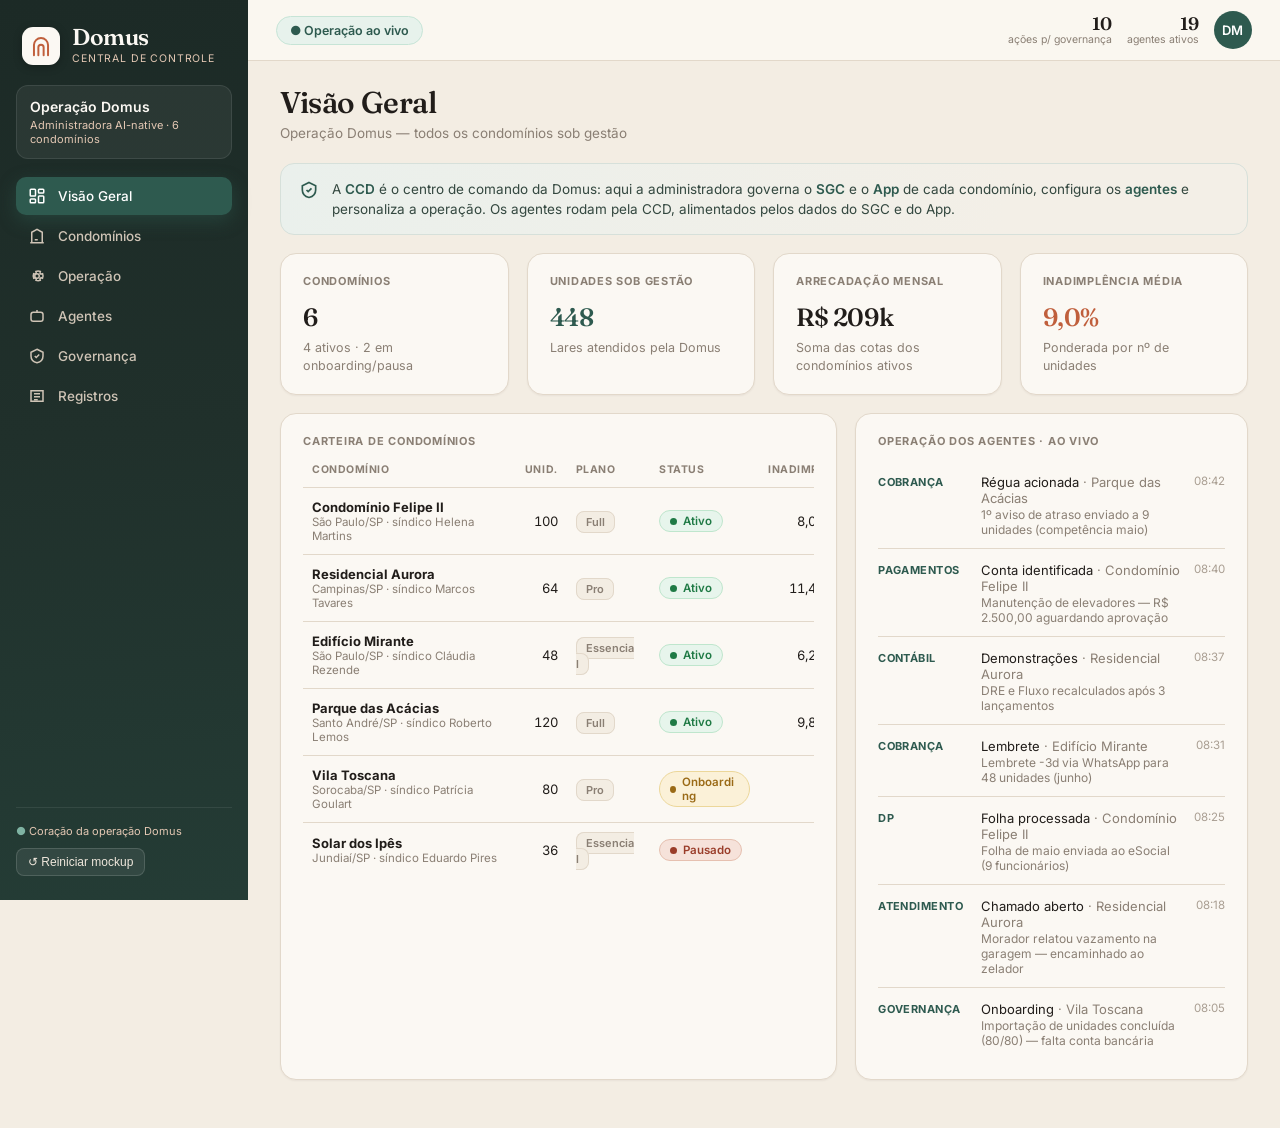
==== commit 911060d9: "CCD v3 - visao gerencial total: abas Pessoas/Cotas(CAR)/Contas a Pagar/Contabil/Comunicacao por cond" ====
--- a/CCD.html
+++ b/CCD.html
@@ -26,6 +26,7 @@
     <nav class="nav" id="nav">
       <a data-sec="visao"><svg viewBox="0 0 24 24" fill="none" stroke-width="2"><rect x="3" y="3" width="7" height="9" rx="1"/><rect x="14" y="3" width="7" height="5" rx="1"/><rect x="14" y="12" width="7" height="9" rx="1"/><rect x="3" y="16" width="7" height="5" rx="1"/></svg> Visão Geral</a>
       <a data-sec="condos"><svg viewBox="0 0 24 24" fill="none" stroke-width="2"><path d="M3 21h18M5 21V7l7-4 7 4v14"/><path d="M9 9h.01M13 9h.01M9 13h.01M13 13h.01M9 17h4"/></svg> Condomínios</a>
+      <a data-sec="operacao"><svg viewBox="0 0 24 24" fill="none" stroke-width="2"><circle cx="12" cy="12" r="3"/><path d="M19.4 15a7.97 7.97 0 0 0 .1-6l-2.1.6a6 6 0 0 0-1.5-1.5l.6-2.1a8 8 0 0 0-6 0l.6 2.1a6 6 0 0 0-1.5 1.5L7.5 9a7.97 7.97 0 0 0 .1 6l2-.7a6 6 0 0 0 1.6 1.6l-.6 2a8 8 0 0 0 5.8 0l-.6-2a6 6 0 0 0 1.6-1.6z"/></svg> Operação</a>
       <a data-sec="agentes"><svg viewBox="0 0 24 24" fill="none" stroke-width="2"><rect x="4" y="7" width="16" height="12" rx="3"/><path d="M12 7V4M9 13h.01M15 13h.01"/></svg> Agentes</a>
       <a data-sec="gov"><svg viewBox="0 0 24 24" fill="none" stroke-width="2"><path d="M12 3l8 4v5c0 5-3.5 8-8 9-4.5-1-8-4-8-9V7z"/><path d="M9 12l2 2 4-4"/></svg> Governança</a>
       <a data-sec="registros"><svg viewBox="0 0 24 24" fill="none" stroke-width="2"><path d="M4 5h16v14H4z"/><path d="M8 9h8M8 13h8M8 17h5"/></svg> Registros</a>
@@ -72,6 +73,107 @@
   <div class="foot"><span class="cob-foot-test">🧪 Modo de teste — exemplo, nada é enviado</span><button type="button" class="btn primary" onclick="fecharModal('modal-prev-ccd')">Fechar</button></div>
 </div></div>
 
+<div class="modal-bg" id="modal-novo-condo"><div class="modal" style="max-width:620px">
+  <div class="head"><h2>Novo condomínio</h2><button class="x" onclick="fecharModal('modal-novo-condo')">&times;</button></div>
+  <form onsubmit="return salvarNovoCondo(event)"><div class="body">
+    <div class="form-grid">
+      <div class="field full"><label>Nome do condomínio</label><input class="inp" id="nc-nome" placeholder="Ex.: Residencial Primavera" required></div>
+      <div class="field"><label>Cidade</label><input class="inp" id="nc-cidade" placeholder="São Paulo"></div>
+      <div class="field"><label>UF</label><input class="inp" id="nc-uf" value="SP" maxlength="2"></div>
+      <div class="field"><label>Nº de unidades</label><input class="inp" id="nc-unidades" type="number" value="50"></div>
+      <div class="field"><label>Plano</label><select class="inp" id="nc-plano"><option>Essencial</option><option selected>Pro</option><option>Full</option></select></div>
+      <div class="field full"><label>Síndico(a)</label><input class="inp" id="nc-sindico" placeholder="Nome do síndico"></div>
+      <div class="field"><label>Taxa condominial (R$)</label><input class="inp" id="nc-taxa" type="number" value="600"></div>
+      <div class="field"><label>Dia de vencimento</label><input class="inp" id="nc-venc" type="number" value="10"></div>
+      <div class="field full"><label>Conta bancária</label><input class="inp" id="nc-conta" placeholder="Banco · Agência · Conta (pode definir depois)"></div>
+    </div>
+    <p class="muted" style="font-size:12px;margin:14px 0 0">Ao criar, o condomínio entra em <b>onboarding</b> com um checklist guiado. Os agentes começam desligados e são ativados na etapa final.</p>
+  </div><div class="foot"><button type="button" class="btn" onclick="fecharModal('modal-novo-condo')">Cancelar</button><button type="submit" class="btn primary">Criar e iniciar onboarding</button></div></form>
+</div></div>
+
+<div class="modal-bg" id="modal-edit-condo"><div class="modal" style="max-width:640px">
+  <div class="head"><h2>Editar condomínio</h2><button class="x" onclick="fecharModal('modal-edit-condo')">&times;</button></div>
+  <form onsubmit="return salvarEditCondo(event)"><div class="body"><input type="hidden" id="ec-id">
+    <div class="form-grid">
+      <div class="field full"><label>Nome</label><input class="inp" id="ec-nome" required></div>
+      <div class="field"><label>Cidade</label><input class="inp" id="ec-cidade"></div>
+      <div class="field"><label>UF</label><input class="inp" id="ec-uf" maxlength="2"></div>
+      <div class="field"><label>Nº de unidades</label><input class="inp" id="ec-unidades" type="number"></div>
+      <div class="field"><label>Plano</label><select class="inp" id="ec-plano"><option>Essencial</option><option>Pro</option><option>Full</option></select></div>
+      <div class="field"><label>Status</label><select class="inp" id="ec-status"><option value="ativo">Ativo</option><option value="onboarding">Onboarding</option><option value="pausado">Pausado</option></select></div>
+      <div class="field"><label>Cliente desde</label><input class="inp" id="ec-desde"></div>
+      <div class="field full"><label>Síndico(a)</label><input class="inp" id="ec-sindico"></div>
+    </div>
+    <h3 style="font-size:11px;font-weight:700;letter-spacing:.07em;text-transform:uppercase;color:var(--musgo);margin:18px 0 10px">Governança</h3>
+    <div class="form-grid">
+      <div class="field"><label>Limite s/ aprovação (R$)</label><input class="inp" id="ec-limite" type="number"></div>
+      <div class="field"><label>Aprovador</label><input class="inp" id="ec-aprovador"></div>
+      <div class="field"><label>Teto de reajuste (%)</label><input class="inp" id="ec-teto" type="number"></div>
+    </div>
+    <p class="muted" style="font-size:11.5px;margin:16px 0 0">Módulos do SGC, funcionalidades do App, parâmetros financeiros e agentes são editados nas abas da ficha.</p>
+  </div><div class="foot"><button type="button" class="btn danger-link" onclick="excluirCondo()">Excluir condomínio</button><span style="flex:1"></span><button type="button" class="btn" onclick="fecharModal('modal-edit-condo')">Cancelar</button><button type="submit" class="btn primary">Salvar</button></div></form>
+</div></div>
+
+<div class="modal-bg" id="modal-morador-ccd"><div class="modal" style="max-width:520px">
+  <div class="head"><h2>Editar morador</h2><button class="x" onclick="fecharModal('modal-morador-ccd')">&times;</button></div>
+  <form onsubmit="return salvarMoradorCcd(event)"><div class="body"><input type="hidden" id="mr-condo"><input type="hidden" id="mr-id">
+    <div class="form-grid">
+      <div class="field full"><label>Nome</label><input class="inp" id="mr-nome" required></div>
+      <div class="field"><label>Unidade</label><input class="inp" id="mr-unidade"></div>
+      <div class="field"><label>Tipo</label><select class="inp" id="mr-tipo"><option value="morador">Morador</option><option value="inquilino">Inquilino</option></select></div>
+      <div class="field"><label>Telefone</label><input class="inp" id="mr-tel"></div>
+      <div class="field"><label>E-mail</label><input class="inp" id="mr-email"></div>
+    </div>
+  </div><div class="foot"><button type="button" class="btn" onclick="fecharModal('modal-morador-ccd')">Cancelar</button><button type="submit" class="btn primary">Salvar</button></div></form>
+</div></div>
+
+<div class="modal-bg" id="modal-func-ccd"><div class="modal" style="max-width:520px">
+  <div class="head"><h2>Editar funcionário</h2><button class="x" onclick="fecharModal('modal-func-ccd')">&times;</button></div>
+  <form onsubmit="return salvarFuncCcd(event)"><div class="body"><input type="hidden" id="fc-condo"><input type="hidden" id="fc-id">
+    <div class="form-grid">
+      <div class="field full"><label>Nome</label><input class="inp" id="fc-nome" required></div>
+      <div class="field"><label>Cargo</label><input class="inp" id="fc-cargo"></div>
+      <div class="field"><label>Salário (R$)</label><input class="inp" id="fc-salario" type="number"></div>
+    </div>
+  </div><div class="foot"><button type="button" class="btn" onclick="fecharModal('modal-func-ccd')">Cancelar</button><button type="submit" class="btn primary">Salvar</button></div></form>
+</div></div>
+
+<div class="modal-bg" id="modal-lancar-ccd"><div class="modal" style="max-width:560px">
+  <div class="head"><h2>Lançar conta a pagar</h2><button class="x" onclick="fecharModal('modal-lancar-ccd')">&times;</button></div>
+  <form onsubmit="return salvarLancarCcd(event)"><div class="body"><input type="hidden" id="lc-condo">
+    <div class="form-grid">
+      <div class="field full"><label>Descrição</label><input class="inp" id="lc-desc" placeholder="Ex.: Reparo do portão da garagem" required></div>
+      <div class="field"><label>Fornecedor</label><input class="inp" id="lc-forn" placeholder="Nome do fornecedor"></div>
+      <div class="field"><label>Grupo</label><select class="inp" id="lc-grupo"><option>Manutenção</option><option>Utilities</option><option>Pessoal</option><option>Administradora</option><option>Impostos</option><option>Outros</option></select></div>
+      <div class="field"><label>Valor (R$)</label><input class="inp" id="lc-valor" type="number" step="0.01" required></div>
+      <div class="field"><label>Vencimento</label><input class="inp" id="lc-venc" type="date" value="2026-06-20"></div>
+    </div>
+    <p class="muted" style="font-size:12px;margin:14px 0 0">O lançamento entra como <b>pendente</b> na fila de aprovação deste condomínio.</p>
+  </div><div class="foot"><button type="button" class="btn" onclick="fecharModal('modal-lancar-ccd')">Cancelar</button><button type="submit" class="btn primary">Lançar conta</button></div></form>
+</div></div>
+
+<div class="modal-bg" id="modal-aviso-ccd"><div class="modal" style="max-width:600px">
+  <div class="head"><h2 id="av-ccd-h">Novo aviso</h2><button class="x" onclick="fecharModal('modal-aviso-ccd')">&times;</button></div>
+  <form onsubmit="return salvarAvisoCcd(event)"><div class="body"><input type="hidden" id="av-ccd-condo">
+    <div class="field full" id="av-ccd-dest-wrap"><label>Enviar para</label><div id="av-ccd-condos" class="av-condos"></div></div>
+    <div class="form-grid" style="margin-top:12px">
+      <div class="field full"><label>Título</label><input class="inp" id="av-ccd-titulo" placeholder="Ex.: Manutenção da caixa d'água" required></div>
+      <div class="field full"><label>Público</label><select class="inp" id="av-ccd-publico"><option>Todos</option><option>Moradores</option><option>Funcionários</option></select></div>
+      <div class="field full"><label>Mensagem</label><textarea class="inp" id="av-ccd-msg" rows="5" style="resize:vertical;font-family:inherit" required></textarea></div>
+    </div>
+    <p class="muted" style="font-size:12px;margin:14px 0 0">O aviso é publicado no SGC e no App dos moradores dos condomínios selecionados.</p>
+  </div><div class="foot"><button type="button" class="btn" onclick="fecharModal('modal-aviso-ccd')">Cancelar</button><button type="submit" class="btn primary">Publicar aviso</button></div></form>
+</div></div>
+
+<div class="modal-bg" id="modal-ata-ccd"><div class="modal" style="max-width:620px">
+  <div class="head"><h2 id="ata-ccd-h">Registrar ata</h2><button class="x" onclick="fecharModal('modal-ata-ccd')">&times;</button></div>
+  <form onsubmit="return salvarAtaCcd(event)"><div class="body"><input type="hidden" id="ata-ccd-condo"><input type="hidden" id="ata-ccd-id">
+    <p class="muted" id="ata-ccd-sub" style="font-size:12.5px;margin:0 0 12px"></p>
+    <div class="field full"><label>Texto da ata</label><textarea class="inp" id="ata-ccd-texto" rows="9" style="resize:vertical;font-family:inherit" placeholder="Registre as deliberações da assembleia…" required></textarea></div>
+  </div><div class="foot"><button type="button" class="btn" onclick="fecharModal('modal-ata-ccd')">Cancelar</button><button type="submit" class="btn primary">Registrar e publicar</button></div></form>
+</div></div>
+
+<script src="ccd/gerencial.js"></script>
 <script src="ccd/ccd.js"></script>
 </body>
 </html>
--- a/ccd/ccd.css
+++ b/ccd/ccd.css
@@ -90,6 +90,31 @@
 .ob-track{height:9px;background:var(--areia);border:1px solid var(--linha);border-radius:999px;overflow:hidden}
 .ob-fill{height:100%;background:var(--ambar);border-radius:999px}
 
+/* card "adicionar condomínio" */
+.ccd-add{border-style:dashed;background:transparent;display:grid;place-items:center;min-height:172px}
+.ccd-add:hover{background:var(--creme)}
+.ccd-add .add-in{display:flex;gap:14px;align-items:center;color:var(--musgo)}
+.ccd-add .plus{width:44px;height:44px;border-radius:12px;border:1.5px dashed var(--musgo-claro);display:grid;place-items:center;font-size:24px;color:var(--pinho)}
+.ccd-add .t{font-weight:600;color:var(--tinta);font-size:14.5px}
+.ccd-add .d{font-size:12px;margin-top:2px}
+
+/* checklist de onboarding */
+.ob-list{display:grid;grid-template-columns:repeat(2,1fr);gap:8px 18px;margin-top:14px}
+.ob-step{display:flex;gap:10px;align-items:center;font-size:13.5px;padding:10px 12px;border:1px solid var(--linha);border-radius:10px;background:var(--areia);cursor:pointer;color:var(--musgo);transition:border-color .15s}
+.ob-step:hover{border-color:var(--musgo-claro)}
+.ob-step .ck{width:20px;height:20px;border-radius:6px;border:1.5px solid var(--musgo-claro);display:grid;place-items:center;font-size:12px;font-weight:700;color:#fff;flex-shrink:0;background:transparent}
+.ob-step.done{color:var(--tinta);background:var(--creme)}
+.ob-step.done .ck{background:var(--pinho);border-color:var(--pinho)}
+
+/* checkboxes de condomínios (aviso em lote) */
+.av-condos{display:grid;grid-template-columns:repeat(2,1fr);gap:8px}
+.av-ck{display:flex;gap:9px;align-items:center;font-size:13px;padding:9px 12px;border:1px solid var(--linha);border-radius:10px;background:var(--areia);cursor:pointer}
+.av-ck:hover{border-color:var(--musgo-claro)}
+
+/* link perigoso (excluir) */
+.btn.danger-link{border-color:transparent;background:transparent;color:#9a3d2a;padding-left:0}
+.btn.danger-link:hover{text-decoration:underline;background:transparent}
+
 /* key-value (resumo) */
 .kv{display:flex;justify-content:space-between;gap:14px;font-size:13px;padding:8px 0;border-bottom:1px solid var(--linha)}
 .kv:last-child{border-bottom:none}
